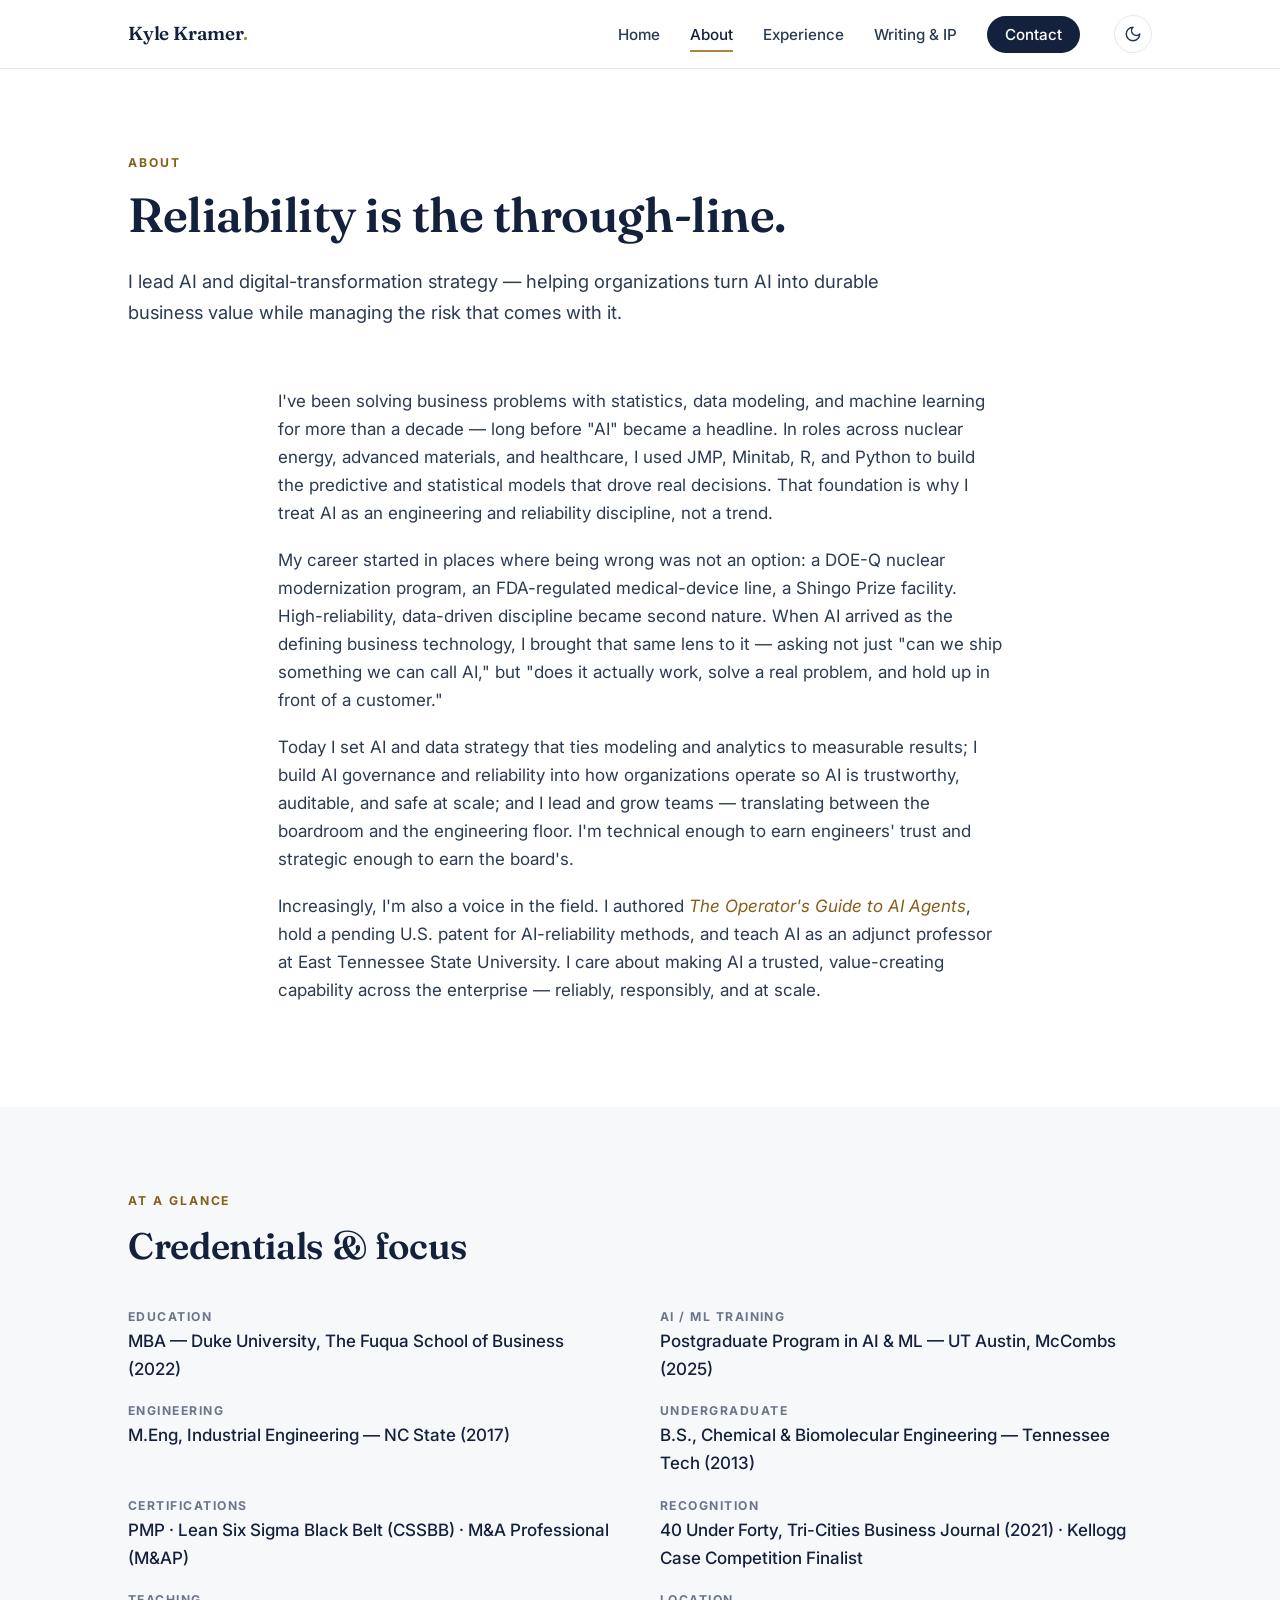
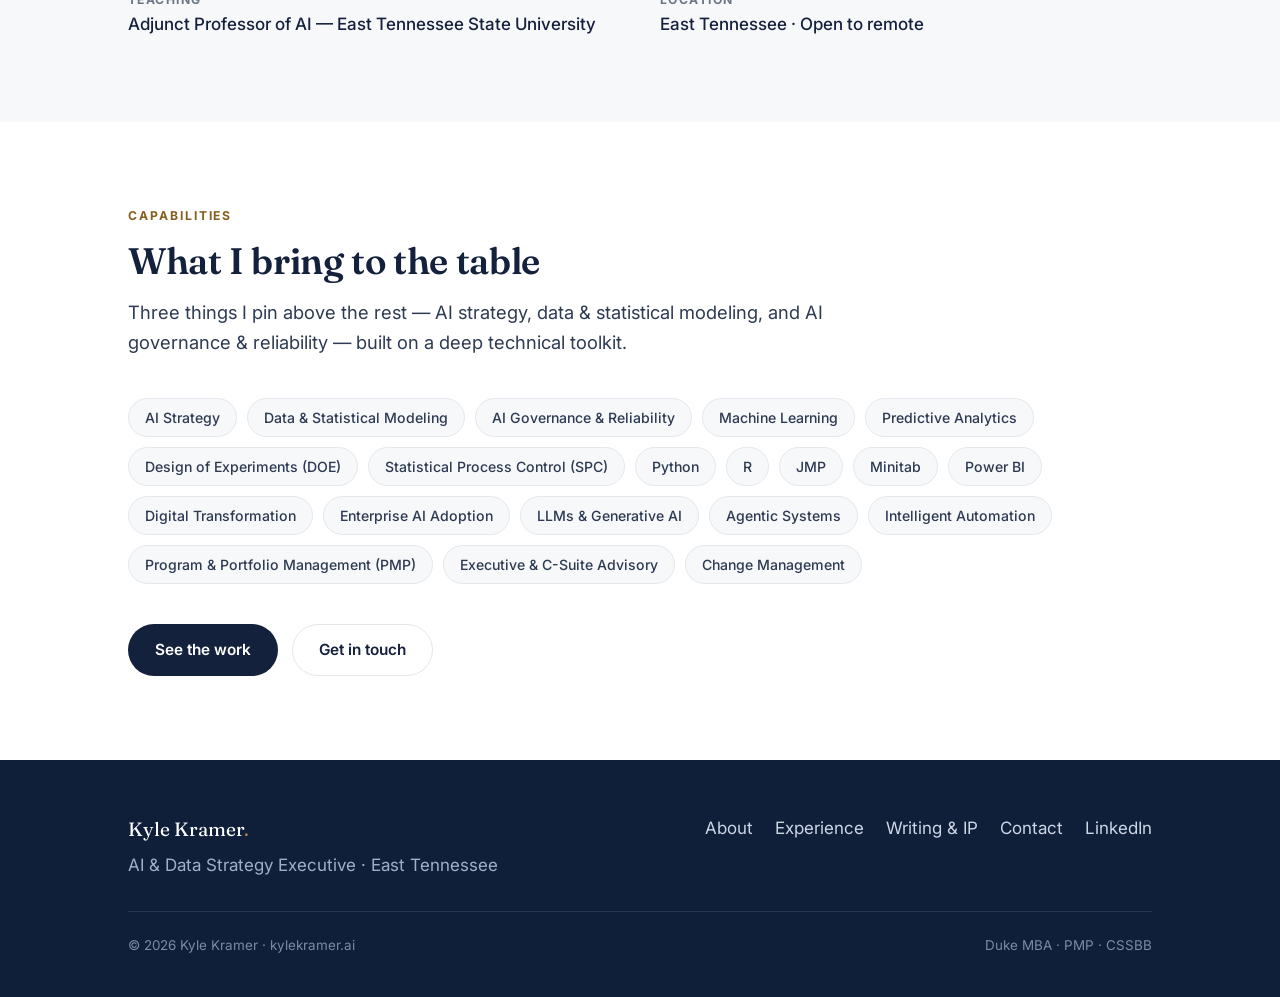
==== about.html @ 32653878 "Update site" ====
<!DOCTYPE html>
<html lang="en">
<head>
  <script>(function(){var d=document.documentElement;d.classList.add('js');try{var t=localStorage.getItem('kk-theme');if(t==='dark'||(!t&&window.matchMedia&&window.matchMedia('(prefers-color-scheme:dark)').matches))d.classList.add('dark');}catch(e){}})();</script>
  <meta charset="UTF-8">
  <meta name="viewport" content="width=device-width, initial-scale=1.0">
  <title>About — Kyle Kramer</title>
  <meta name="description" content="Kyle Kramer's background: a decade applying statistics, data modeling, and machine learning across nuclear energy, advanced materials, and healthcare. Duke MBA, PMP, Lean Six Sigma Black Belt.">
  <link rel="preconnect" href="https://fonts.googleapis.com">
  <link rel="preconnect" href="https://fonts.gstatic.com" crossorigin>
  <link href="https://fonts.googleapis.com/css2?family=Fraunces:opsz,wght@9..144,500;9..144,600;9..144,700&family=Inter:wght@400;500;600;700&display=swap" rel="stylesheet">
  <link rel="stylesheet" href="styles.css">
</head>
<body>

  <nav class="nav">
    <div class="nav-inner">
      <a class="brand" href="index.html">Kyle Kramer<span class="dot">.</span></a>
      <button class="nav-toggle" aria-label="Menu" onclick="document.getElementById('navlinks').classList.toggle('open')">
        <span></span><span></span><span></span>
      </button>
      <ul class="nav-links" id="navlinks">
        <li><a href="index.html">Home</a></li>
        <li><a href="about.html" class="active">About</a></li>
        <li><a href="experience.html">Experience</a></li>
        <li><a href="writing.html">Writing &amp; IP</a></li>
        <li><a href="contact.html" class="nav-cta">Contact</a></li>
        <li><button class="theme-toggle" type="button" aria-label="Switch to dark mode"><svg class="ico-moon" viewBox="0 0 24 24" fill="none" stroke="currentColor" stroke-width="2" stroke-linecap="round" stroke-linejoin="round"><path d="M12 3a6 6 0 0 0 9 9 9 9 0 1 1-9-9z"/></svg><svg class="ico-sun" viewBox="0 0 24 24" fill="none" stroke="currentColor" stroke-width="2" stroke-linecap="round" stroke-linejoin="round"><circle cx="12" cy="12" r="4"/><path d="M12 2v2M12 20v2M4.9 4.9l1.4 1.4M17.7 17.7l1.4 1.4M2 12h2M20 12h2M4.9 19.1l1.4-1.4M17.7 6.3l1.4-1.4"/></svg></button></li>
      </ul>
    </div>
  </nav>

  <!-- INTRO -->
  <header class="section reveal" style="padding-bottom:40px;">
    <div class="wrap">
      <p class="eyebrow">About</p>
      <h1 style="font-size:clamp(2.1rem,4.4vw,3rem);">Reliability is the through-line.</h1>
      <p class="lead">I lead AI and digital-transformation strategy — helping organizations turn AI into durable business value while managing the risk that comes with it.</p>
    </div>
  </header>

  <!-- NARRATIVE -->
  <section class="section reveal" style="padding-top:0;">
    <div class="wrap" style="max-width:780px;">
      <p>I've been solving business problems with statistics, data modeling, and machine learning for more than a decade — long before "AI" became a headline. In roles across nuclear energy, advanced materials, and healthcare, I used JMP, Minitab, R, and Python to build the predictive and statistical models that drove real decisions. That foundation is why I treat AI as an engineering and reliability discipline, not a trend.</p>

      <p>My career started in places where being wrong was not an option: a DOE-Q nuclear modernization program, an FDA-regulated medical-device line, a Shingo Prize facility. High-reliability, data-driven discipline became second nature. When AI arrived as the defining business technology, I brought that same lens to it — asking not just "can we ship something we can call AI," but "does it actually work, solve a real problem, and hold up in front of a customer."</p>

      <p>Today I set AI and data strategy that ties modeling and analytics to measurable results; I build AI governance and reliability into how organizations operate so AI is trustworthy, auditable, and safe at scale; and I lead and grow teams — translating between the boardroom and the engineering floor. I'm technical enough to earn engineers' trust and strategic enough to earn the board's.</p>

      <p>Increasingly, I'm also a voice in the field. I authored <a href="writing.html"><em>The Operator's Guide to AI Agents</em></a>, hold a pending U.S. patent for AI-reliability methods, and teach AI as an adjunct professor at East Tennessee State University. I care about making AI a trusted, value-creating capability across the enterprise — reliably, responsibly, and at scale.</p>
    </div>
  </section>

  <!-- FACTS -->
  <section class="section tint reveal">
    <div class="wrap">
      <p class="eyebrow">At a glance</p>
      <h2>Credentials &amp; focus</h2>
      <div class="facts mt-40">
        <div class="fact"><div class="k">Education</div><div class="v">MBA — Duke University, The Fuqua School of Business (2022)</div></div>
        <div class="fact"><div class="k">AI / ML Training</div><div class="v">Postgraduate Program in AI &amp; ML — UT Austin, McCombs (2025)</div></div>
        <div class="fact"><div class="k">Engineering</div><div class="v">M.Eng, Industrial Engineering — NC State (2017)</div></div>
        <div class="fact"><div class="k">Undergraduate</div><div class="v">B.S., Chemical &amp; Biomolecular Engineering — Tennessee Tech (2013)</div></div>
        <div class="fact"><div class="k">Certifications</div><div class="v">PMP · Lean Six Sigma Black Belt (CSSBB) · M&amp;A Professional (M&amp;AP)</div></div>
        <div class="fact"><div class="k">Recognition</div><div class="v">40 Under Forty, Tri-Cities Business Journal (2021) · Kellogg Case Competition Finalist</div></div>
        <div class="fact"><div class="k">Teaching</div><div class="v">Adjunct Professor of AI — East Tennessee State University</div></div>
        <div class="fact"><div class="k">Location</div><div class="v">East Tennessee · Open to remote</div></div>
      </div>
    </div>
  </section>

  <!-- SKILLS -->
  <section class="section reveal">
    <div class="wrap">
      <p class="eyebrow">Capabilities</p>
      <h2>What I bring to the table</h2>
      <p class="lead">Three things I pin above the rest — AI strategy, data &amp; statistical modeling, and AI governance &amp; reliability — built on a deep technical toolkit.</p>
      <div class="pills mt-40">
        <span class="pill">AI Strategy</span>
        <span class="pill">Data &amp; Statistical Modeling</span>
        <span class="pill">AI Governance &amp; Reliability</span>
        <span class="pill">Machine Learning</span>
        <span class="pill">Predictive Analytics</span>
        <span class="pill">Design of Experiments (DOE)</span>
        <span class="pill">Statistical Process Control (SPC)</span>
        <span class="pill">Python</span>
        <span class="pill">R</span>
        <span class="pill">JMP</span>
        <span class="pill">Minitab</span>
        <span class="pill">Power BI</span>
        <span class="pill">Digital Transformation</span>
        <span class="pill">Enterprise AI Adoption</span>
        <span class="pill">LLMs &amp; Generative AI</span>
        <span class="pill">Agentic Systems</span>
        <span class="pill">Intelligent Automation</span>
        <span class="pill">Program &amp; Portfolio Management (PMP)</span>
        <span class="pill">Executive &amp; C-Suite Advisory</span>
        <span class="pill">Change Management</span>
      </div>
      <div class="hero-actions" style="margin-top:40px;">
        <a class="btn btn-primary" href="experience.html">See the work</a>
        <a class="btn btn-ghost" href="contact.html">Get in touch</a>
      </div>
    </div>
  </section>

  <footer class="footer">
    <div class="wrap">
      <div class="footer-inner">
        <div>
          <div class="brand-f">Kyle Kramer<span class="dot">.</span></div>
          <div>AI &amp; Data Strategy Executive · East Tennessee</div>
        </div>
        <div class="footer-links">
          <a href="about.html">About</a>
          <a href="experience.html">Experience</a>
          <a href="writing.html">Writing &amp; IP</a>
          <a href="contact.html">Contact</a>
          <a href="https://linkedin.com/in/kfkramer">LinkedIn</a>
        </div>
      </div>
      <div class="footer-bottom">
        <span>© <span id="yr"></span> Kyle Kramer · kylekramer.ai</span>
        <span>Duke MBA · PMP · CSSBB</span>
      </div>
    </div>
  </footer>
  <script src="effects.js"></script>
</body>
</html>
---- styles.css ----
/* ============================================================
   kylekramer.ai  —  shared stylesheet
   Clean, executive theme: navy + warm gold accent
   ============================================================ */

:root {
  --ink:        #14213d;
  --ink-soft:   #2c3a52;
  --muted:      #6b7689;
  --line:       #e4e7ec;
  --bg:         #ffffff;
  --bg-tint:    #f7f8fa;
  --bg-navy:    #0f1f3a;
  --accent:     #b08440;   /* warm gold — UI / large text */
  --accent-dk:  #855f1c;   /* darker gold — body links / small text (AA on white) */
  --radius:     14px;
  --maxw:       1080px;
  --shadow:     0 1px 2px rgba(20,33,61,.06), 0 8px 28px rgba(20,33,61,.07);
  --serif: "Fraunces", Georgia, "Times New Roman", serif;
  --sans:  "Inter", -apple-system, BlinkMacSystemFont, "Segoe UI", Roboto, Helvetica, Arial, sans-serif;
}

* { box-sizing: border-box; }
html { scroll-behavior: smooth; }

body {
  margin: 0;
  font-family: var(--sans);
  color: var(--ink-soft);
  background: var(--bg);
  line-height: 1.65;
  font-size: 17px;
  -webkit-font-smoothing: antialiased;
}

h1, h2, h3, h4 {
  font-family: var(--serif);
  color: var(--ink);
  font-weight: 600;
  line-height: 1.15;
  letter-spacing: -0.01em;
  margin: 0 0 .5em;
}
p { margin: 0 0 1.1em; }

a { color: var(--accent-dk); text-decoration: none; transition: color .2s ease; }
a:hover { color: var(--accent); text-decoration: underline; }

a:focus-visible,
button:focus-visible,
input:focus-visible,
textarea:focus-visible,
.btn:focus-visible {
  outline: 3px solid var(--accent);
  outline-offset: 2px;
  border-radius: 4px;
}
button, .btn, .nav-toggle, [onclick] { cursor: pointer; }

.wrap { max-width: var(--maxw); margin: 0 auto; padding: 0 28px; }

/* ---------- Navigation ---------- */
.nav {
  position: sticky; top: 0; z-index: 50;
  background: rgba(255,255,255,.88);
  backdrop-filter: saturate(180%) blur(12px);
  border-bottom: 1px solid var(--line);
}
.nav-inner {
  max-width: var(--maxw); margin: 0 auto; padding: 0 28px;
  display: flex; align-items: center; justify-content: space-between; height: 68px;
}
.brand { font-family: var(--serif); font-weight: 600; font-size: 1.18rem; color: var(--ink); letter-spacing: -0.01em; }
.brand:hover { text-decoration: none; color: var(--ink); }
.brand .dot { color: var(--accent); }
.nav-links { display: flex; gap: 30px; align-items: center; list-style: none; margin: 0; padding: 0; }
.nav-links a { color: var(--ink-soft); font-size: .95rem; font-weight: 500; padding: 6px 0; position: relative; }
.nav-links a:hover { color: var(--ink); text-decoration: none; }
.nav-links a.active { color: var(--ink); }
.nav-links a.active::after {
  content: ""; position: absolute; left: 0; right: 0; bottom: -2px; height: 2px; background: var(--accent);
}
.nav-cta { background: var(--ink); color: #fff !important; padding: 9px 18px !important; border-radius: 999px; font-size: .9rem; }
.nav-cta:hover { background: var(--accent-dk); text-decoration: none; }
.nav-toggle { display: none; background: none; border: 0; cursor: pointer; padding: 8px; }
.nav-toggle span { display: block; width: 22px; height: 2px; background: var(--ink); margin: 4px 0; transition: .2s; }

/* ---------- Buttons ---------- */
.btn {
  display: inline-block; padding: 12px 26px; border-radius: 999px;
  font-weight: 600; font-size: .96rem; cursor: pointer; border: 1px solid transparent;
  transition: transform .12s ease, background .2s ease;
}
.btn:hover { text-decoration: none; transform: translateY(-1px); }
.btn-primary { background: var(--ink); color: #fff; }
.btn-primary:hover { background: var(--accent-dk); color: #fff; }
.btn-ghost { background: transparent; color: var(--ink); border-color: var(--line); }
.btn-ghost:hover { border-color: var(--ink); color: var(--ink); }
.btn-light { background: #fff; color: var(--ink); }
.btn-light:hover { background: #f0f0f0; color: var(--ink); }
.btn-outline-light { background: transparent; color: #fff; border-color: rgba(255,255,255,.4); }
.btn-outline-light:hover { border-color: #fff; color: #fff; }

/* ---------- Section scaffolding ---------- */
.section { padding: 84px 0; }
.section.tint { background: var(--bg-tint); }
.eyebrow {
  text-transform: uppercase; letter-spacing: .16em; font-size: .76rem;
  font-weight: 700; color: var(--accent-dk); margin-bottom: 14px; font-family: var(--sans);
}
.section h2 { font-size: clamp(1.7rem, 3vw, 2.3rem); margin-bottom: .4em; }
.lead { font-size: 1.15rem; color: var(--ink-soft); max-width: 64ch; }

/* ---------- Hero ---------- */
.hero { padding: 92px 0 76px; position: relative; overflow: hidden; }
.hero-grid { display: grid; grid-template-columns: 1.25fr .9fr; gap: 56px; align-items: center; }
.hero-photo { position: relative; justify-self: center; }
.hero-photo img {
  width: 100%; max-width: 360px; aspect-ratio: 1/1; object-fit: cover;
  border-radius: 18px; display: block;
  box-shadow: 0 24px 60px rgba(20,33,61,.22); border: 1px solid var(--line);
}
.hero-photo::after {
  content: ""; position: absolute; inset: -14px -14px auto auto; width: 120px; height: 120px;
  border-top: 3px solid var(--accent); border-right: 3px solid var(--accent);
  border-radius: 0 18px 0 0; z-index: -1; opacity: .55;
}
.hero h1 { font-size: clamp(2.3rem, 5.2vw, 3.7rem); margin-bottom: .25em; }
.hero .role { font-family: var(--sans); font-weight: 600; color: var(--accent-dk);
  font-size: 1.05rem; letter-spacing: .02em; margin-bottom: 22px; }
.hero p.lead { font-size: 1.22rem; margin-bottom: 30px; }
.hero-actions { display: flex; gap: 14px; flex-wrap: wrap; }
.meta-row { display: flex; flex-wrap: wrap; gap: 10px 26px; margin-top: 34px; color: var(--muted); font-size: .92rem; font-weight: 500; }
.meta-row span { display: inline-flex; align-items: center; gap: 8px; }
.meta-row .dot { width: 5px; height: 5px; border-radius: 50%; background: var(--accent); display: inline-block; }

/* ---------- Stat strip ---------- */
.stats { display: grid; grid-template-columns: repeat(4, 1fr); gap: 28px; }
.stat .num { font-family: var(--serif); font-size: 2.4rem; color: var(--ink); font-weight: 600; line-height: 1; }
.stat .num .accent { color: var(--accent); }
.stat .label { font-size: .92rem; color: var(--muted); margin-top: 8px; }

/* ---------- Cards ---------- */
.grid { display: grid; gap: 24px; }
.grid-2 { grid-template-columns: repeat(2, 1fr); }
.grid-3 { grid-template-columns: repeat(3, 1fr); }
.card { background: var(--bg); border: 1px solid var(--line); border-radius: var(--radius); padding: 30px; box-shadow: var(--shadow); }
.card h3 { font-size: 1.2rem; margin-bottom: .35em; }
.card p { color: var(--ink-soft); font-size: .98rem; margin-bottom: 0; }
.card .tag { font-size: .74rem; text-transform: uppercase; letter-spacing: .12em; font-weight: 700; color: var(--accent-dk); }

/* ---------- Feature (dark) block ---------- */
.feature-dark { background: var(--bg-navy); color: #cdd6e4; }
.feature-dark h2, .feature-dark h3 { color: #fff; }
.feature-dark .eyebrow { color: #d9b277; }
.feature-grid { display: grid; grid-template-columns: 1.1fr .9fr; gap: 54px; align-items: center; }

/* ---------- Real book photo + 3D tilt ---------- */
.book-photo-wrap { perspective: 1200px; justify-self: center; position: relative; }
.book-photo {
  width: 100%; max-width: 340px; border-radius: 12px; display: block;
  box-shadow: 0 30px 70px rgba(0,0,0,.45);
  transform: rotateX(0deg) rotateY(0deg);
  transition: transform .25s ease, box-shadow .25s ease; will-change: transform;
}
.book-photo-wrap:hover .book-photo { box-shadow: 0 40px 90px rgba(0,0,0,.55); }
.tilt-shine {
  position: absolute; inset: 0; border-radius: 12px; pointer-events: none;
  background: radial-gradient(circle at var(--mx,50%) var(--my,50%), rgba(255,255,255,.35), transparent 45%);
  opacity: 0; transition: opacity .25s ease;
}
.book-photo-wrap:hover .tilt-shine { opacity: 1; }

/* ---------- Timeline (experience) ---------- */
.timeline { border-left: 2px solid var(--line); margin-left: 6px; padding-left: 0; }
.tl-item { position: relative; padding: 0 0 40px 34px; }
.tl-item::before {
  content: ""; position: absolute; left: -7px; top: 6px; width: 12px; height: 12px;
  border-radius: 50%; background: var(--accent); border: 3px solid #fff; box-shadow: 0 0 0 1px var(--line);
}
.tl-item:last-child { padding-bottom: 0; }
.tl-head { display: flex; flex-wrap: wrap; justify-content: space-between; gap: 4px 18px; align-items: baseline; }
.tl-role { font-family: var(--serif); font-size: 1.22rem; color: var(--ink); font-weight: 600; }
.tl-org { color: var(--accent-dk); font-weight: 600; font-size: .98rem; }
.tl-date { color: var(--muted); font-size: .85rem; font-weight: 600; white-space: nowrap; }
.tl-item ul { margin: 12px 0 0; padding-left: 18px; }
.tl-item li { margin-bottom: 7px; color: var(--ink-soft); font-size: .97rem; }

/* ---------- Facts ---------- */
.facts { display: grid; grid-template-columns: repeat(2,1fr); gap: 18px 40px; }
.fact .k { font-size: .76rem; text-transform: uppercase; letter-spacing: .12em; color: var(--muted); font-weight: 700; }
.fact .v { color: var(--ink); font-weight: 500; }

/* ---------- Pills ---------- */
.pills { display: flex; flex-wrap: wrap; gap: 10px; }
.pill { background: var(--bg-tint); border: 1px solid var(--line); border-radius: 999px; padding: 7px 16px; font-size: .88rem; color: var(--ink-soft); font-weight: 500; }

/* ---------- Contact form ---------- */
.form { display: grid; gap: 16px; }
.form label { font-size: .85rem; font-weight: 600; color: var(--ink); display: block; margin-bottom: 6px; }
.form input, .form textarea {
  width: 100%; padding: 12px 14px; border: 1px solid var(--line); border-radius: 10px;
  font-family: var(--sans); font-size: 1rem; color: var(--ink); background: #fff;
}
.form input:focus, .form textarea:focus { outline: none; border-color: var(--accent); box-shadow: 0 0 0 3px rgba(176,132,64,.15); }
.contact-links { display: grid; gap: 18px; }
.contact-link { display: flex; gap: 14px; align-items: flex-start; }
.contact-link .ic { width: 38px; height: 38px; flex: none; border-radius: 10px; background: var(--bg-tint); display: grid; place-items: center; color: var(--accent-dk); font-weight: 700; border: 1px solid var(--line); }
.contact-link .ic svg { width: 18px; height: 18px; }
.contact-link .k { font-size: .78rem; text-transform: uppercase; letter-spacing: .1em; color: var(--muted); font-weight: 700; }
.contact-link .v { color: var(--ink); font-weight: 500; }

/* ---------- Footer ---------- */
.footer { background: var(--bg-navy); color: #9fb0c8; padding: 54px 0 40px; }
.footer a { color: #cdd6e4; }
.footer a:hover { color: #fff; }
.footer-inner { display: flex; flex-wrap: wrap; justify-content: space-between; gap: 24px; }
.footer .brand-f { font-family: var(--serif); color: #fff; font-size: 1.2rem; margin-bottom: 6px; }
.footer .dot { color: var(--accent); }
.footer-links { display: flex; gap: 22px; flex-wrap: wrap; }
.footer-bottom { border-top: 1px solid rgba(255,255,255,.1); margin-top: 32px; padding-top: 22px; font-size: .84rem; color: #7d8aa3; display: flex; justify-content: space-between; flex-wrap: wrap; gap: 10px; }

/* ---------- Utility ---------- */
.center { text-align: center; }
.center .lead { margin-left: auto; margin-right: auto; }
.mt-40 { margin-top: 40px; }
.divider { height: 1px; background: var(--line); border: 0; margin: 0; }

/* ---------- Scroll reveal (only hidden when JS active) ---------- */
.js .reveal { opacity: 0; transform: translateY(22px); transition: opacity .7s ease, transform .7s ease; }
.js .reveal.in { opacity: 1; transform: none; }

/* ---------- Responsive ---------- */
@media (max-width: 860px) {
  .grid-2, .grid-3 { grid-template-columns: 1fr; }
  .feature-grid { grid-template-columns: 1fr; gap: 36px; }
  .hero-grid { grid-template-columns: 1fr; gap: 36px; }
  .hero-photo { order: -1; }
  .hero-photo img { max-width: 240px; }
  .stats { grid-template-columns: repeat(2,1fr); gap: 24px; }
  .facts { grid-template-columns: 1fr; }
  .nav-links {
    position: absolute; top: 68px; left: 0; right: 0; flex-direction: column;
    background: #fff; border-bottom: 1px solid var(--line); padding: 18px 28px; gap: 16px; display: none;
  }
  .nav-links.open { display: flex; }
  .nav-toggle { display: block; }
  .section { padding: 60px 0; }
  .hero { padding: 64px 0 52px; }
}

@media (prefers-reduced-motion: reduce) {
  * { animation-duration: .001ms !important; transition-duration: .001ms !important; scroll-behavior: auto !important; }
  .btn:hover { transform: none; }
  .js .reveal { opacity: 1 !important; transform: none !important; }
  .book-photo { transform: none !important; }
}

/* ============================================================
   Interactive add-ons: dark mode · neural hero · gorilla · toggle
   ============================================================ */

/* ---- Neural hero canvas ---- */
#hero-canvas { position: absolute; inset: 0; width: 100%; height: 100%; z-index: 0; pointer-events: none; }
.hero .wrap { position: relative; z-index: 1; }

/* ---- Theme toggle button ---- */
.theme-toggle {
  width: 38px; height: 38px; border-radius: 999px; border: 1px solid var(--line);
  background: transparent; display: inline-grid; place-items: center; color: var(--ink-soft);
  margin-left: 4px; transition: background .2s ease, color .2s ease, border-color .2s ease;
}
.theme-toggle:hover { color: var(--ink); border-color: var(--ink); }
.theme-toggle svg { width: 18px; height: 18px; }
.theme-toggle .ico-moon { display: block; }
.theme-toggle .ico-sun { display: none; }
.dark .theme-toggle .ico-moon { display: none; }
.dark .theme-toggle .ico-sun { display: block; }

/* ---- Gorilla easter egg ---- */
#kk-gorilla {
  position: fixed; left: -180px; bottom: 26px; z-index: 1000; display: flex; align-items: center; gap: 12px;
  transition: transform 1s cubic-bezier(.22,1,.36,1), opacity .6s ease; opacity: 0;
}
#kk-gorilla.go { transform: translateX(220px); opacity: 1; }
#kk-gorilla.bye { transform: translateX(120vw); opacity: 1; transition: transform 1.1s ease-in, opacity .6s ease; }
.kk-gorilla-emoji { font-size: 56px; line-height: 1; filter: drop-shadow(0 6px 14px rgba(0,0,0,.3)); }
.kk-gorilla-note {
  background: var(--ink); color: #fff; padding: 10px 16px; border-radius: 12px; font-size: .9rem;
  max-width: 240px; box-shadow: 0 12px 30px rgba(0,0,0,.3);
}
.kk-gorilla-note a { color: #d9b277; font-weight: 600; white-space: nowrap; }

/* ---- DARK MODE ---- */
.dark {
  --ink:      #eef2f8;
  --ink-soft: #c2ccda;
  --muted:    #8995a8;
  --line:     #273141;
  --bg:       #0d1117;
  --bg-tint:  #131b27;
  --bg-navy:  #0a111d;
  --accent:   #c99a52;
  --accent-dk:#dcb778;
  --shadow:   0 1px 2px rgba(0,0,0,.4), 0 10px 30px rgba(0,0,0,.5);
}
.dark body { background: var(--bg); }
.dark .nav { background: rgba(13,17,23,.85); border-bottom-color: var(--line); }
.dark .nav-cta { background: var(--accent); color: #10182a !important; }
.dark .nav-cta:hover { background: var(--accent-dk); }
.dark .btn-primary { background: var(--accent); color: #10182a; }
.dark .btn-primary:hover { background: var(--accent-dk); color: #10182a; }
.dark .btn-ghost { color: var(--ink); border-color: var(--line); }
.dark .btn-ghost:hover { border-color: var(--ink); color: var(--ink); }
.dark .card { background: var(--bg-tint); }
.dark .pill { background: var(--bg-tint); }
.dark .contact-link .ic { background: var(--bg-tint); }
.dark .form input, .dark .form textarea { background: #0d1117; color: var(--ink); border-color: var(--line); }
.dark .tl-item::before { border-color: var(--bg); }
.dark .hero-photo img { border-color: var(--line); }
.dark .nav-toggle span { background: var(--ink); }
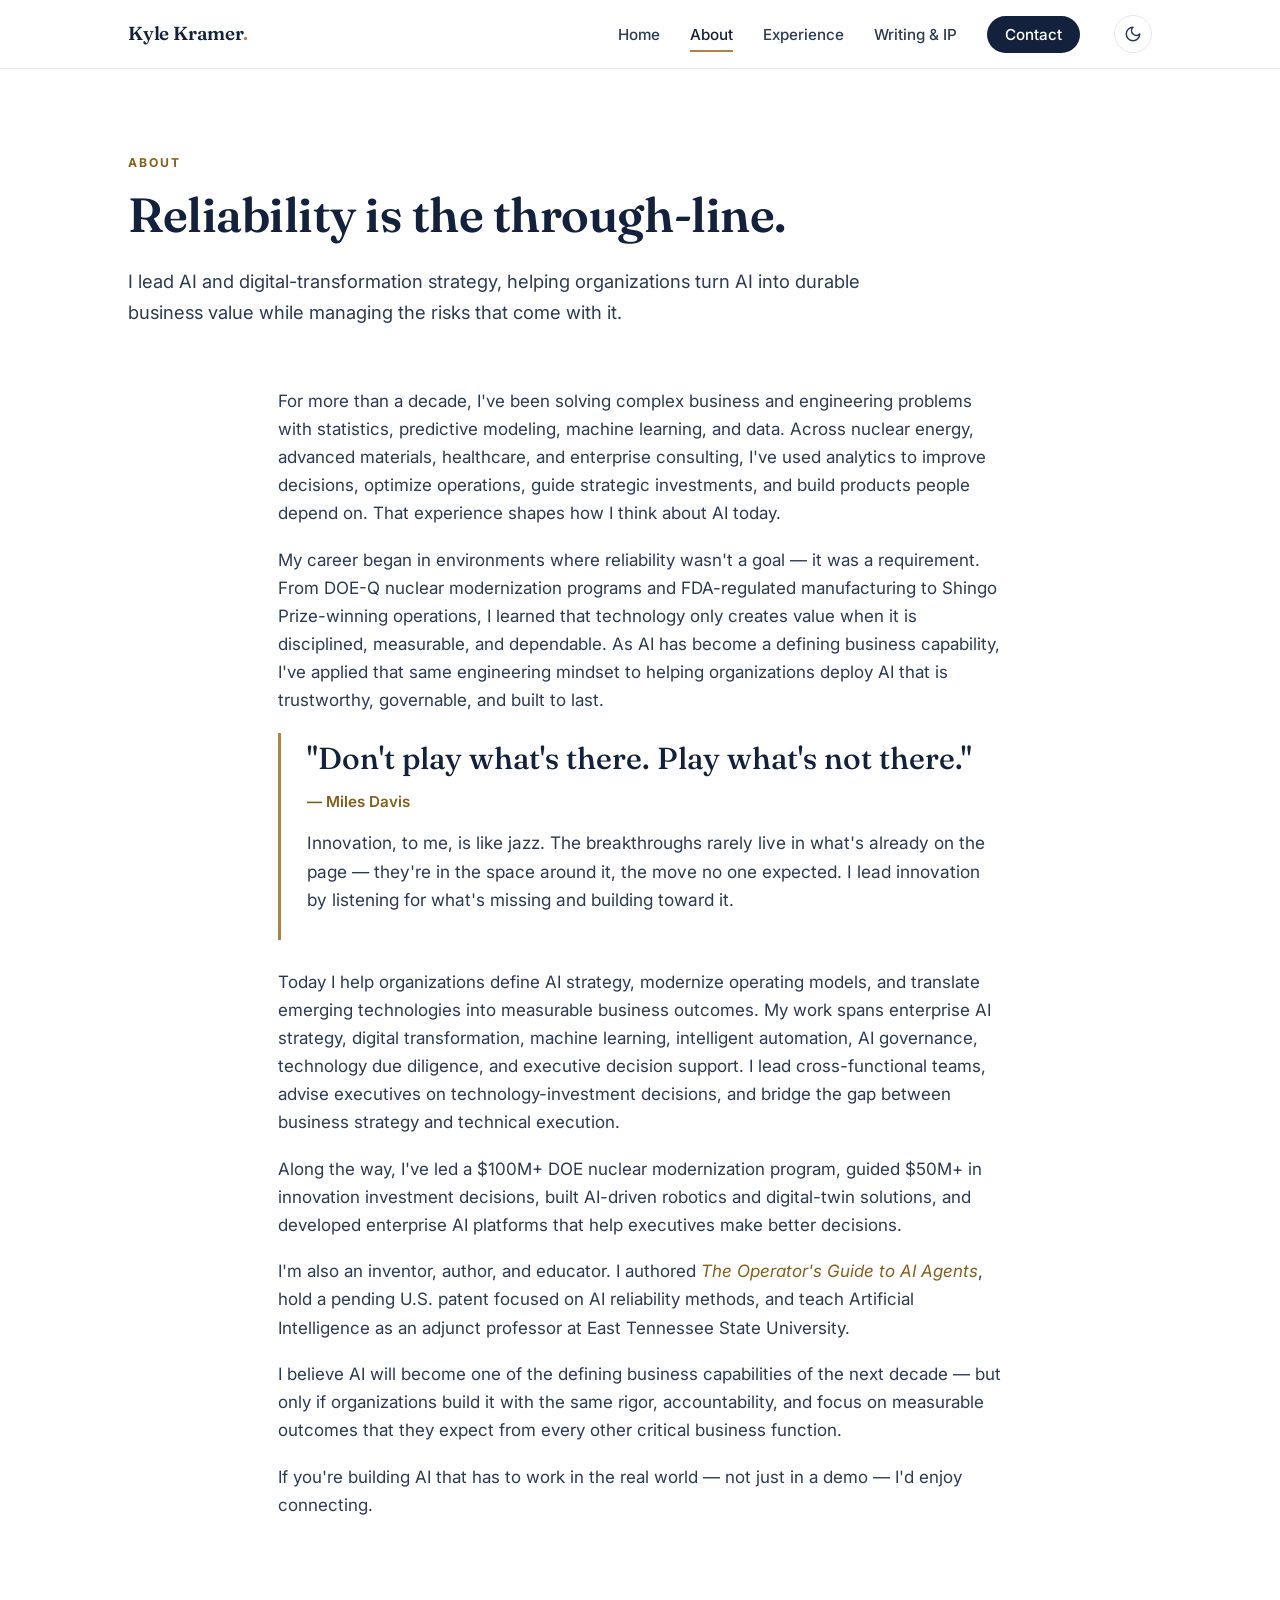
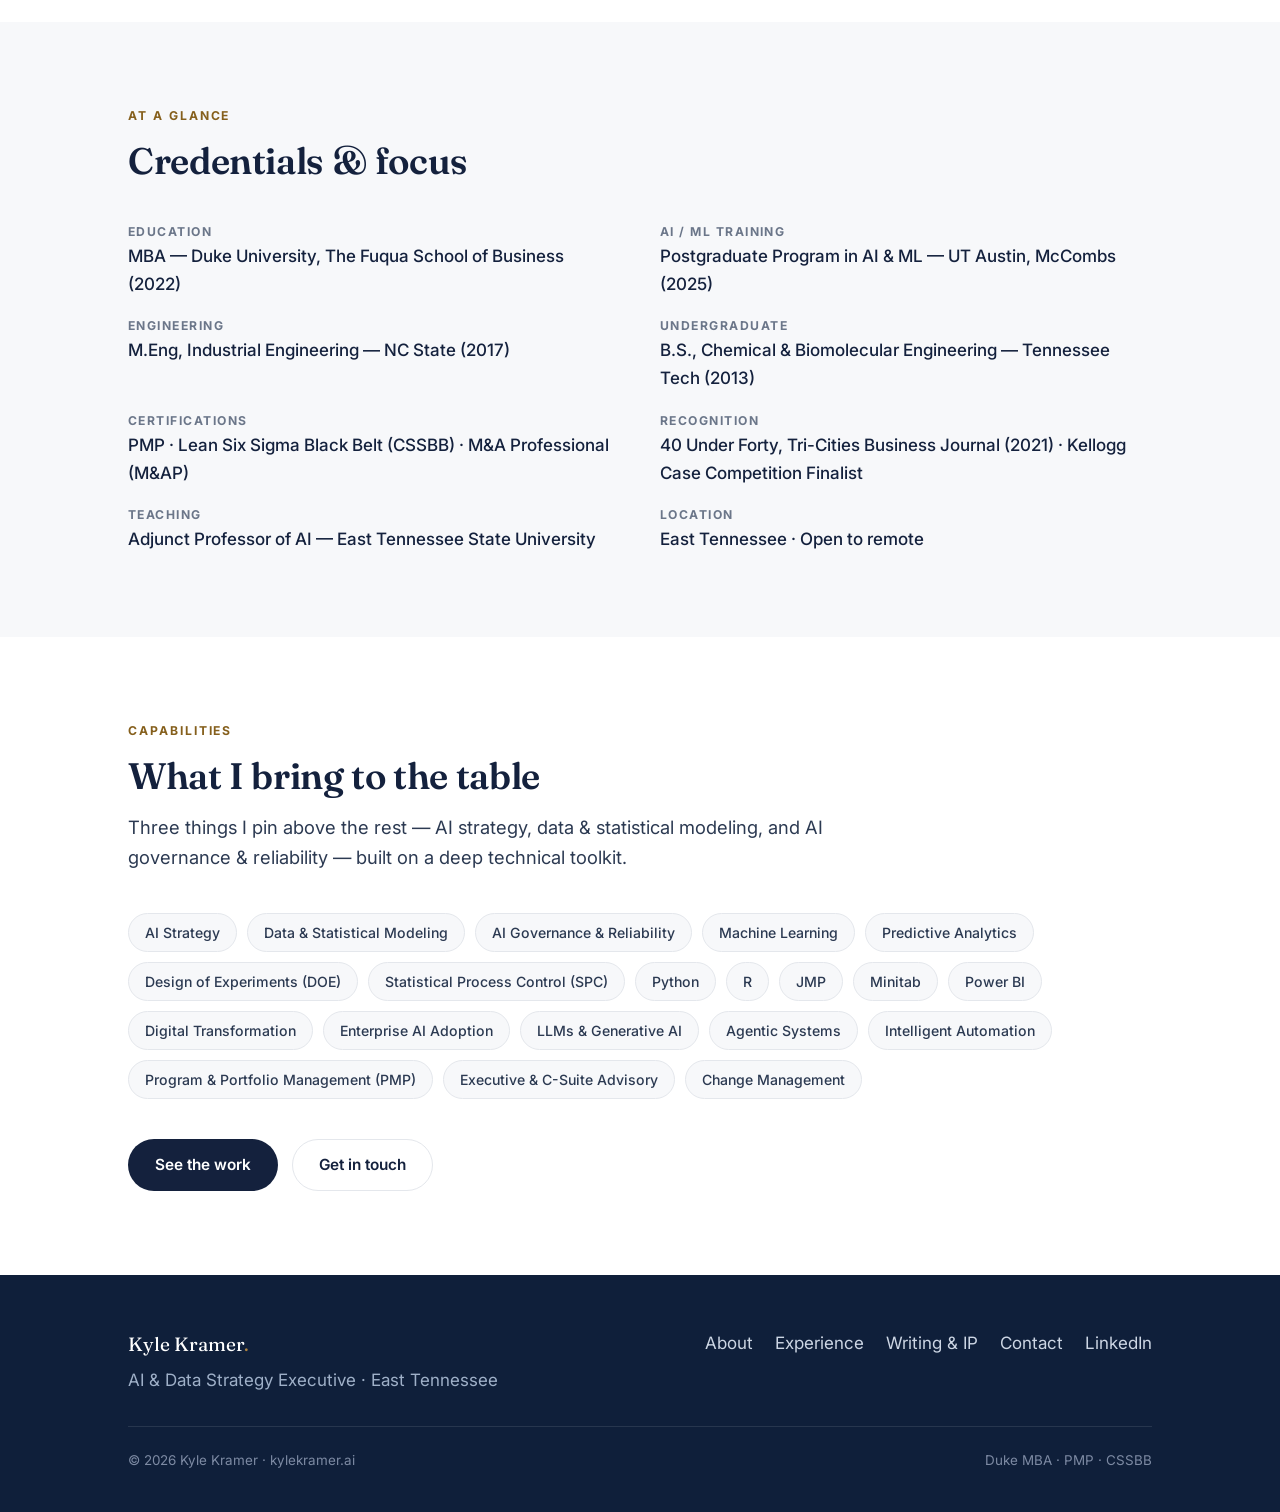
==== commit a136d442: "Update site" ====
--- a/about.html
+++ b/about.html
@@ -35,20 +35,32 @@
     <div class="wrap">
       <p class="eyebrow">About</p>
       <h1 style="font-size:clamp(2.1rem,4.4vw,3rem);">Reliability is the through-line.</h1>
-      <p class="lead">I lead AI and digital-transformation strategy — helping organizations turn AI into durable business value while managing the risk that comes with it.</p>
+      <p class="lead">I lead AI and digital-transformation strategy, helping organizations turn AI into durable business value while managing the risks that come with it.</p>
     </div>
   </header>
 
   <!-- NARRATIVE -->
   <section class="section reveal" style="padding-top:0;">
     <div class="wrap" style="max-width:780px;">
-      <p>I've been solving business problems with statistics, data modeling, and machine learning for more than a decade — long before "AI" became a headline. In roles across nuclear energy, advanced materials, and healthcare, I used JMP, Minitab, R, and Python to build the predictive and statistical models that drove real decisions. That foundation is why I treat AI as an engineering and reliability discipline, not a trend.</p>
+      <p>For more than a decade, I've been solving complex business and engineering problems with statistics, predictive modeling, machine learning, and data. Across nuclear energy, advanced materials, healthcare, and enterprise consulting, I've used analytics to improve decisions, optimize operations, guide strategic investments, and build products people depend on. That experience shapes how I think about AI today.</p>
 
-      <p>My career started in places where being wrong was not an option: a DOE-Q nuclear modernization program, an FDA-regulated medical-device line, a Shingo Prize facility. High-reliability, data-driven discipline became second nature. When AI arrived as the defining business technology, I brought that same lens to it — asking not just "can we ship something we can call AI," but "does it actually work, solve a real problem, and hold up in front of a customer."</p>
+      <p>My career began in environments where reliability wasn't a goal — it was a requirement. From DOE-Q nuclear modernization programs and FDA-regulated manufacturing to Shingo Prize-winning operations, I learned that technology only creates value when it is disciplined, measurable, and dependable. As AI has become a defining business capability, I've applied that same engineering mindset to helping organizations deploy AI that is trustworthy, governable, and built to last.</p>
 
-      <p>Today I set AI and data strategy that ties modeling and analytics to measurable results; I build AI governance and reliability into how organizations operate so AI is trustworthy, auditable, and safe at scale; and I lead and grow teams — translating between the boardroom and the engineering floor. I'm technical enough to earn engineers' trust and strategic enough to earn the board's.</p>
+      <div class="pullquote">
+        <blockquote>"Don't play what's there. Play what's not there."</blockquote>
+        <cite>— Miles Davis</cite>
+        <p class="gloss">Innovation, to me, is like jazz. The breakthroughs rarely live in what's already on the page — they're in the space around it, the move no one expected. I lead innovation by listening for what's missing and building toward it.</p>
+      </div>
 
-      <p>Increasingly, I'm also a voice in the field. I authored <a href="writing.html"><em>The Operator's Guide to AI Agents</em></a>, hold a pending U.S. patent for AI-reliability methods, and teach AI as an adjunct professor at East Tennessee State University. I care about making AI a trusted, value-creating capability across the enterprise — reliably, responsibly, and at scale.</p>
+      <p>Today I help organizations define AI strategy, modernize operating models, and translate emerging technologies into measurable business outcomes. My work spans enterprise AI strategy, digital transformation, machine learning, intelligent automation, AI governance, technology due diligence, and executive decision support. I lead cross-functional teams, advise executives on technology-investment decisions, and bridge the gap between business strategy and technical execution.</p>
+
+      <p>Along the way, I've led a $100M+ DOE nuclear modernization program, guided $50M+ in innovation investment decisions, built AI-driven robotics and digital-twin solutions, and developed enterprise AI platforms that help executives make better decisions.</p>
+
+      <p>I'm also an inventor, author, and educator. I authored <a href="writing.html"><em>The Operator's Guide to AI Agents</em></a>, hold a pending U.S. patent focused on AI reliability methods, and teach Artificial Intelligence as an adjunct professor at East Tennessee State University.</p>
+
+      <p>I believe AI will become one of the defining business capabilities of the next decade — but only if organizations build it with the same rigor, accountability, and focus on measurable outcomes that they expect from every other critical business function.</p>
+
+      <p>If you're building AI that has to work in the real world — not just in a demo — I'd enjoy connecting.</p>
     </div>
   </section>
 
--- a/styles.css
+++ b/styles.css
@@ -96,8 +96,8 @@
 .btn-primary:hover { background: var(--accent-dk); color: #fff; }
 .btn-ghost { background: transparent; color: var(--ink); border-color: var(--line); }
 .btn-ghost:hover { border-color: var(--ink); color: var(--ink); }
-.btn-light { background: #fff; color: var(--ink); }
-.btn-light:hover { background: #f0f0f0; color: var(--ink); }
+.btn-light { background: #fff; color: #14213d; }
+.btn-light:hover { background: #f0f0f0; color: #14213d; }
 .btn-outline-light { background: transparent; color: #fff; border-color: rgba(255,255,255,.4); }
 .btn-outline-light:hover { border-color: #fff; color: #fff; }
 
@@ -229,6 +229,13 @@
 /* ---------- Scroll reveal (only hidden when JS active) ---------- */
 .js .reveal { opacity: 0; transform: translateY(22px); transition: opacity .7s ease, transform .7s ease; }
 .js .reveal.in { opacity: 1; transform: none; }
+
+
+/* ---------- Pull quote (jazz / innovation) ---------- */
+.pullquote { border-left: 3px solid var(--accent); padding: 6px 0 6px 26px; margin: 8px 0 28px; }
+.pullquote blockquote { font-family: var(--serif); font-size: clamp(1.4rem,2.6vw,1.9rem); color: var(--ink); line-height: 1.25; margin: 0 0 10px; font-weight: 500; }
+.pullquote cite { font-style: normal; font-weight: 600; color: var(--accent-dk); font-size: .95rem; }
+.pullquote .gloss { color: var(--ink-soft); margin-top: 14px; font-size: 1.08rem; }
 
 /* ---------- Responsive ---------- */
 @media (max-width: 860px) {
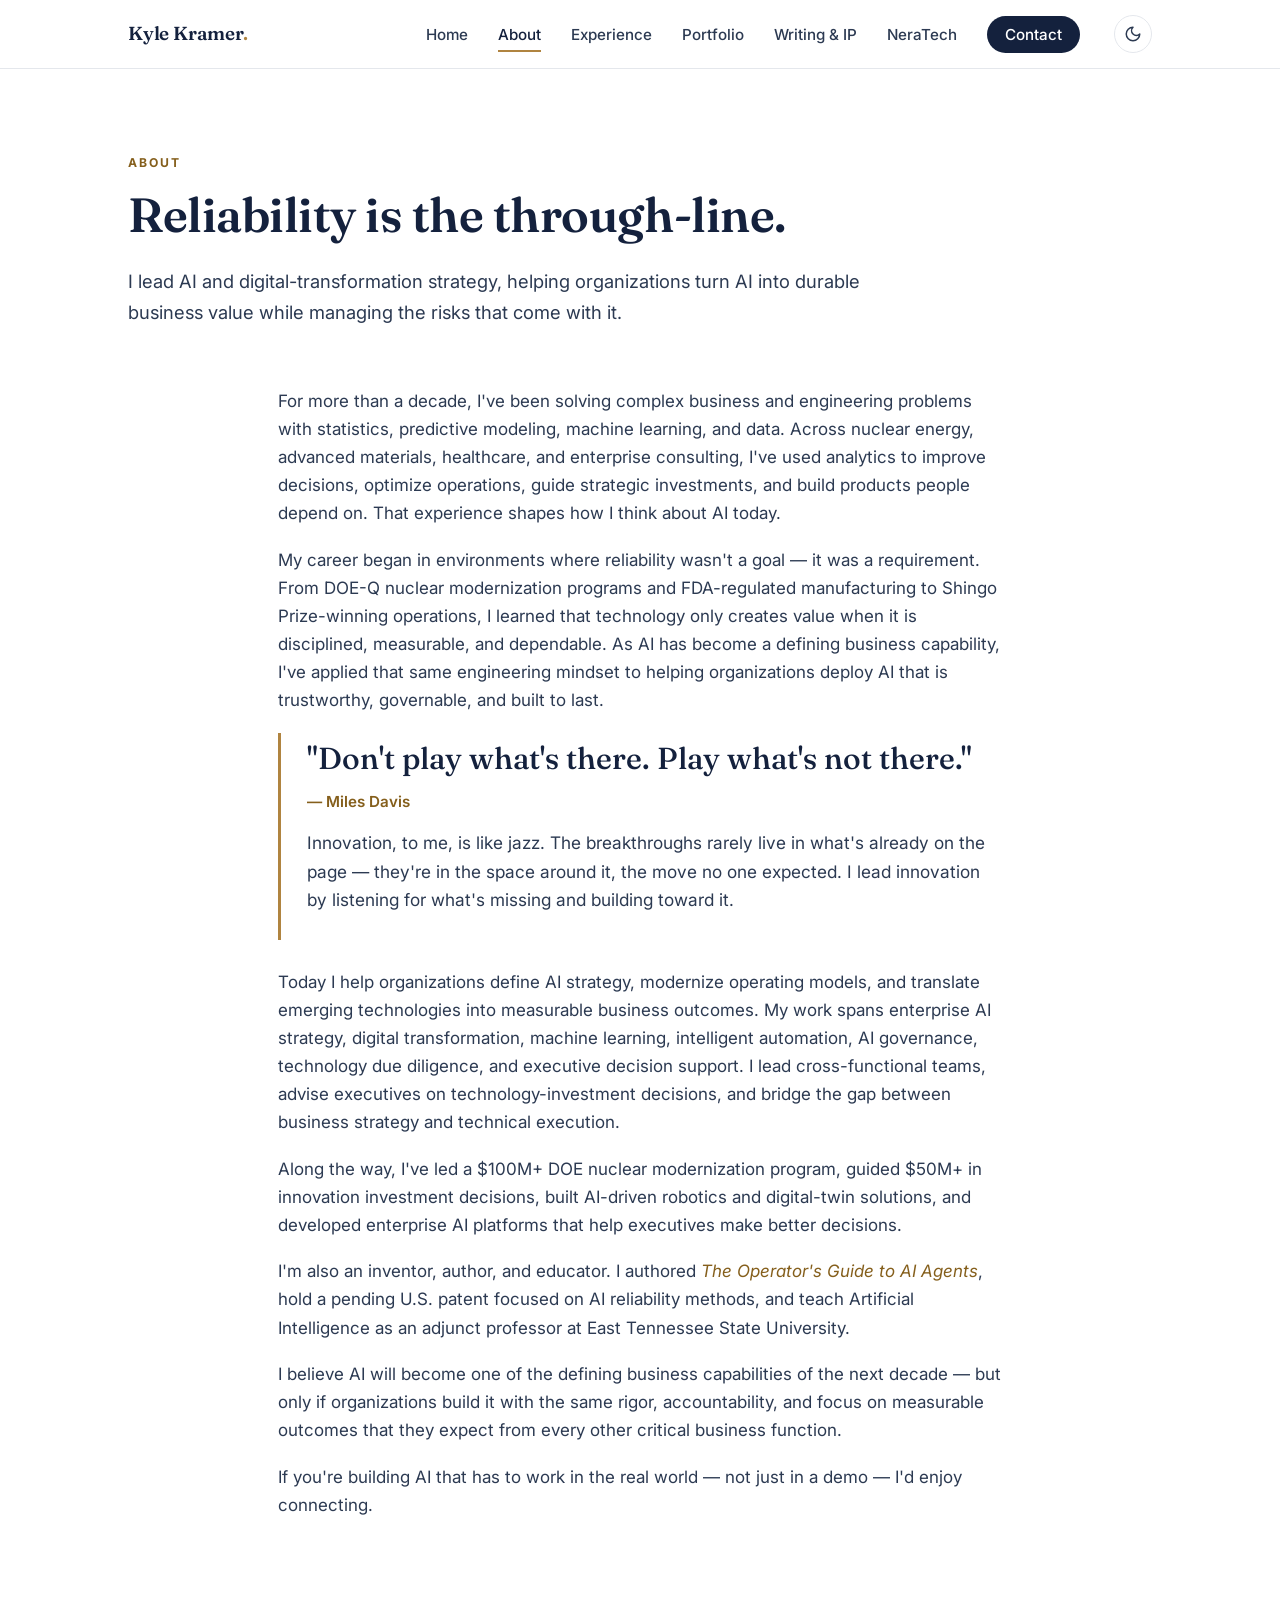
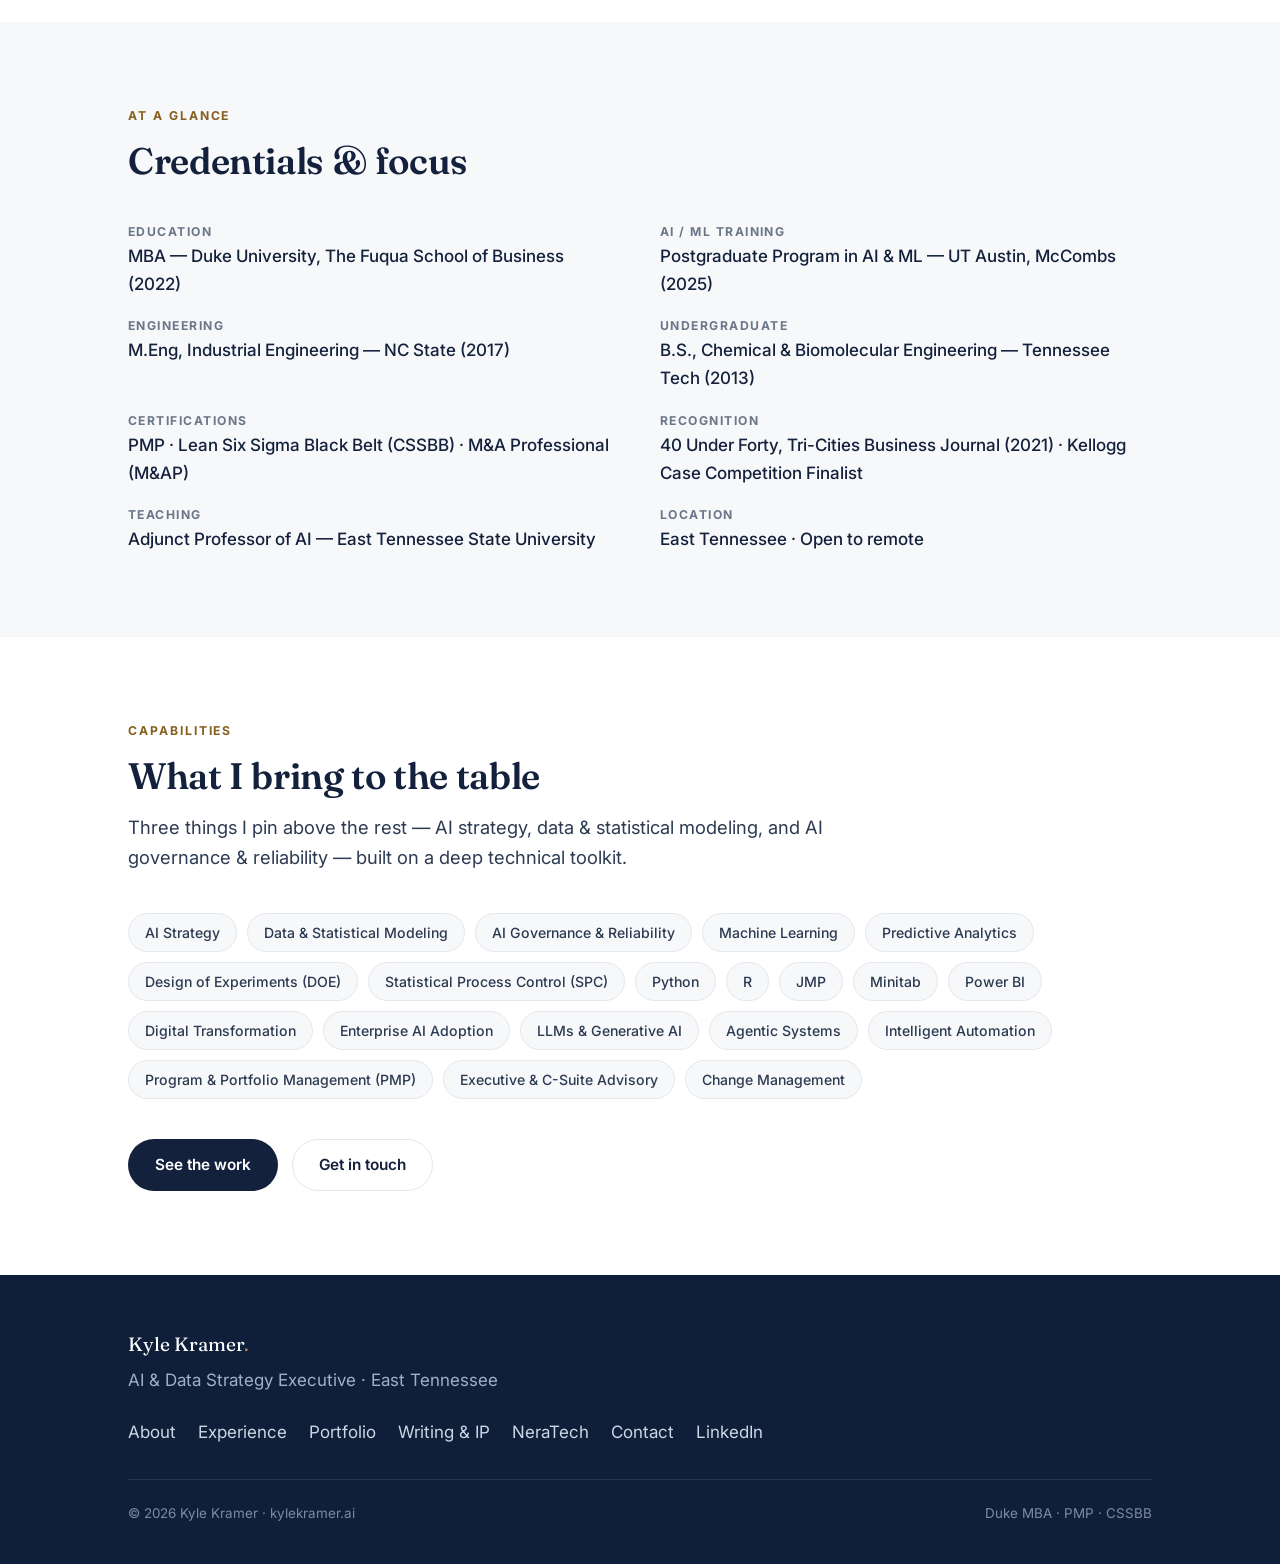
==== commit 02a04dee: "Update site" ====
--- a/about.html
+++ b/about.html
@@ -23,7 +23,9 @@
         <li><a href="index.html">Home</a></li>
         <li><a href="about.html" class="active">About</a></li>
         <li><a href="experience.html">Experience</a></li>
+        <li><a href="portfolio.html">Portfolio</a></li>
         <li><a href="writing.html">Writing &amp; IP</a></li>
+        <li><a href="neratech.html">NeraTech</a></li>
         <li><a href="contact.html" class="nav-cta">Contact</a></li>
         <li><button class="theme-toggle" type="button" aria-label="Switch to dark mode"><svg class="ico-moon" viewBox="0 0 24 24" fill="none" stroke="currentColor" stroke-width="2" stroke-linecap="round" stroke-linejoin="round"><path d="M12 3a6 6 0 0 0 9 9 9 9 0 1 1-9-9z"/></svg><svg class="ico-sun" viewBox="0 0 24 24" fill="none" stroke="currentColor" stroke-width="2" stroke-linecap="round" stroke-linejoin="round"><circle cx="12" cy="12" r="4"/><path d="M12 2v2M12 20v2M4.9 4.9l1.4 1.4M17.7 17.7l1.4 1.4M2 12h2M20 12h2M4.9 19.1l1.4-1.4M17.7 6.3l1.4-1.4"/></svg></button></li>
       </ul>
@@ -127,7 +129,9 @@
         <div class="footer-links">
           <a href="about.html">About</a>
           <a href="experience.html">Experience</a>
+          <a href="portfolio.html">Portfolio</a>
           <a href="writing.html">Writing &amp; IP</a>
+          <a href="neratech.html">NeraTech</a>
           <a href="contact.html">Contact</a>
           <a href="https://linkedin.com/in/kfkramer">LinkedIn</a>
         </div>
--- a/styles.css
+++ b/styles.css
@@ -136,6 +136,7 @@
 
 /* ---------- Stat strip ---------- */
 .stats { display: grid; grid-template-columns: repeat(4, 1fr); gap: 28px; }
+.stats-3 { grid-template-columns: repeat(3, 1fr); max-width: 820px; }
 .stat .num { font-family: var(--serif); font-size: 2.4rem; color: var(--ink); font-weight: 600; line-height: 1; }
 .stat .num .accent { color: var(--accent); }
 .stat .label { font-size: .92rem; color: var(--muted); margin-top: 8px; }
@@ -237,6 +238,34 @@
 .pullquote cite { font-style: normal; font-weight: 600; color: var(--accent-dk); font-size: .95rem; }
 .pullquote .gloss { color: var(--ink-soft); margin-top: 14px; font-size: 1.08rem; }
 
+
+/* ---------- CARES proof stat (home featured block) ---------- */
+.proof-stat { display: flex; align-items: center; gap: 18px; margin: 24px 0 4px; padding: 18px 20px;
+  border: 1px solid rgba(255,255,255,.16); border-radius: 12px; background: rgba(255,255,255,.05); }
+.proof-stat .proof-num { font-family: var(--serif); font-size: 2.5rem; font-weight: 600; color: #d9b277; line-height: 1; flex: none; }
+.proof-stat .proof-text { color: #cdd6e4; font-size: .95rem; }
+@media (max-width: 860px) { .proof-stat { flex-direction: column; align-items: flex-start; gap: 10px; } }
+
+
+/* ---------- CARES framework block (home) ---------- */
+.cares-grid { display: grid; grid-template-columns: .85fr 1.15fr; gap: 40px; align-items: stretch; margin-top: 32px; }
+.cares-metric { background: var(--bg-navy); color: #cdd6e4; border-radius: 14px; padding: 36px; display: flex; flex-direction: column; justify-content: center; }
+.cares-num { font-family: var(--serif); font-size: 4rem; font-weight: 600; color: #d9b277; line-height: 1; }
+.cares-cap { color: #cdd6e4; font-size: .95rem; margin: 16px 0 0; }
+.cares-explain { display: flex; flex-direction: column; justify-content: center; }
+.cares-explain p { color: var(--ink-soft); }
+.cares-letters { font-weight: 500; color: var(--ink); font-size: .98rem; }
+.cares-letters strong { color: var(--accent-dk); }
+@media (max-width: 860px) { .cares-grid { grid-template-columns: 1fr; gap: 24px; } .cares-num { font-size: 3.2rem; } }
+
+
+/* ---------- Infographic covers (full, letterboxed, clickable) ---------- */
+.pf-cover.contain { background: var(--bg-navy); display: block; padding: 0; cursor: pointer; }
+.pf-cover.contain img { object-fit: cover; object-position: top; z-index: 0; }
+.pf-cover.contain::after { display: none; }
+.pf-cover.contain::before { content: "Expand ↗"; position: absolute; top: 10px; right: 12px; z-index: 2; font-size: .68rem; font-weight: 700; letter-spacing: .08em; text-transform: uppercase; color: #d9b277; background: rgba(10,17,29,.6); padding: 4px 9px; border-radius: 999px; opacity: 0; transition: opacity .2s ease; }
+.pf-card:hover .pf-cover.contain::before { opacity: 1; }
+
 /* ---------- Responsive ---------- */
 @media (max-width: 860px) {
   .grid-2, .grid-3 { grid-template-columns: 1fr; }
@@ -245,6 +274,7 @@
   .hero-photo { order: -1; }
   .hero-photo img { max-width: 240px; }
   .stats { grid-template-columns: repeat(2,1fr); gap: 24px; }
+  .stats-3 { grid-template-columns: 1fr; max-width: none; }
   .facts { grid-template-columns: 1fr; }
   .nav-links {
     position: absolute; top: 68px; left: 0; right: 0; flex-direction: column;
@@ -326,3 +356,51 @@
 .dark .tl-item::before { border-color: var(--bg); }
 .dark .hero-photo img { border-color: var(--line); }
 .dark .nav-toggle span { background: var(--ink); }
+
+/* ---------- Portfolio page ---------- */
+.pf-grid { display: grid; grid-template-columns: repeat(2, 1fr); gap: 28px; margin-top: 8px; }
+.pf-card { border: 1px solid var(--line); border-radius: var(--radius); overflow: hidden; background: var(--bg); box-shadow: var(--shadow); display: flex; flex-direction: column; transition: transform .15s ease, box-shadow .2s ease; }
+.pf-card:hover { transform: translateY(-3px); box-shadow: 0 10px 36px rgba(20,33,61,.12); }
+.pf-cover { aspect-ratio: 16/9; position: relative; display: flex; align-items: flex-end; padding: 22px; overflow: hidden; background: var(--bg-navy); }
+.pf-cover img { position: absolute; inset: 0; width: 100%; height: 100%; object-fit: cover; z-index: 0; }
+.pf-cover:has(img)::after { content: ""; position: absolute; inset: 0; background: linear-gradient(transparent 38%, rgba(10,17,29,.82)); z-index: 1; }
+.pf-cover .pf-mono { position: absolute; top: -18px; right: 4px; font-family: var(--serif); font-weight: 700; font-size: 8rem; line-height: 1; color: rgba(217,178,119,.16); pointer-events: none; }
+
+.pf-cover .pf-name { position: relative; z-index: 2; font-family: var(--serif); font-weight: 600; color: #fff; font-size: 1.55rem; line-height: 1.1; }
+.pf-cover .pf-kicker { position: relative; z-index: 2; color: #d9b277; font-size: .7rem; letter-spacing: .16em; text-transform: uppercase; font-weight: 700; margin-bottom: 4px; }
+.pf-body { padding: 24px 26px; display: flex; flex-direction: column; gap: 12px; flex: 1; }
+.pf-body h3 { margin: 0; font-size: 1.2rem; }
+.pf-body p { margin: 0; color: var(--ink-soft); font-size: .97rem; }
+.pf-tags { display: flex; flex-wrap: wrap; gap: 8px; margin-top: 2px; }
+.pf-tag { font-size: .7rem; text-transform: uppercase; letter-spacing: .08em; font-weight: 700; color: var(--accent-dk); background: var(--bg-tint); border: 1px solid var(--line); border-radius: 999px; padding: 5px 12px; }
+.pf-links { margin-top: auto; padding-top: 6px; display: flex; gap: 16px; flex-wrap: wrap; }
+.pf-links a { font-weight: 600; font-size: .92rem; }
+.dark .pf-tag { background: var(--bg-tint); }
+@media (max-width: 760px) { .pf-grid { grid-template-columns: 1fr; } .pf-cover .pf-mono { font-size: 6rem; } }
+
+
+.pf-cover[data-gallery]:not(.contain)::before { content: "Expand ↗"; position: absolute; top: 10px; right: 12px; z-index: 3; font-size: .68rem; font-weight: 700; letter-spacing: .08em; text-transform: uppercase; color: #d9b277; background: rgba(10,17,29,.6); padding: 4px 9px; border-radius: 999px; opacity: 0; transition: opacity .2s ease; }
+.pf-card:hover .pf-cover[data-gallery]:not(.contain)::before { opacity: 1; }
+
+/* ---------- Lightbox / project slideshow ---------- */
+.pf-cover[data-gallery] { cursor: zoom-in; }
+.lightbox { position: fixed; inset: 0; z-index: 2000; background: rgba(7,11,18,.93); display: none; align-items: center; justify-content: center; flex-direction: column; padding: 20px; }
+.lightbox.open { display: flex; }
+.lb-stage { position: relative; display: flex; align-items: center; justify-content: center; max-width: min(1120px,94vw); max-height: 80vh; }
+.lb-stage.zoom { overflow: auto; max-width: 94vw; }
+.lb-img { max-width: 100%; max-height: 80vh; object-fit: contain; border-radius: 8px; background: #fff; box-shadow: 0 24px 70px rgba(0,0,0,.55); cursor: zoom-in; }
+.lb-stage.zoom .lb-img { max-width: none; max-height: none; width: auto; cursor: zoom-out; }
+.lb-cap { color: #cdd6e4; font-size: .92rem; margin-top: 14px; text-align: center; max-width: 720px; }
+.lb-count { color: #8a94a6; font-size: .8rem; margin-top: 6px; letter-spacing: .04em; }
+.lb-close { position: fixed; top: 16px; right: 22px; background: none; border: 0; color: #fff; font-size: 2.2rem; line-height: 1; cursor: pointer; opacity: .85; }
+.lb-close:hover { opacity: 1; }
+.lb-nav { position: fixed; top: 50%; transform: translateY(-50%); width: 50px; height: 50px; border-radius: 50%; border: 1px solid rgba(255,255,255,.22); background: rgba(255,255,255,.1); color: #fff; font-size: 1.6rem; cursor: pointer; display: grid; place-items: center; }
+.lb-nav:hover { background: rgba(255,255,255,.2); }
+.lb-prev { left: 2.5vw; } .lb-next { right: 2.5vw; }
+.lb-nav[hidden] { display: none; }
+@media (max-width: 600px) { .lb-nav { width: 42px; height: 42px; left: 8px; } .lb-next { right: 8px; left: auto; } }
+
+/* ---------- NeraTech logo badge ---------- */
+.nera-badge { background: #fff; border-radius: 24px; padding: 28px; box-shadow: var(--shadow); border: 1px solid var(--line); justify-self: center; max-width: 300px; }
+.nera-badge img { width: 100%; height: auto; display: block; }
+.dark .nera-badge { background: #fff; }
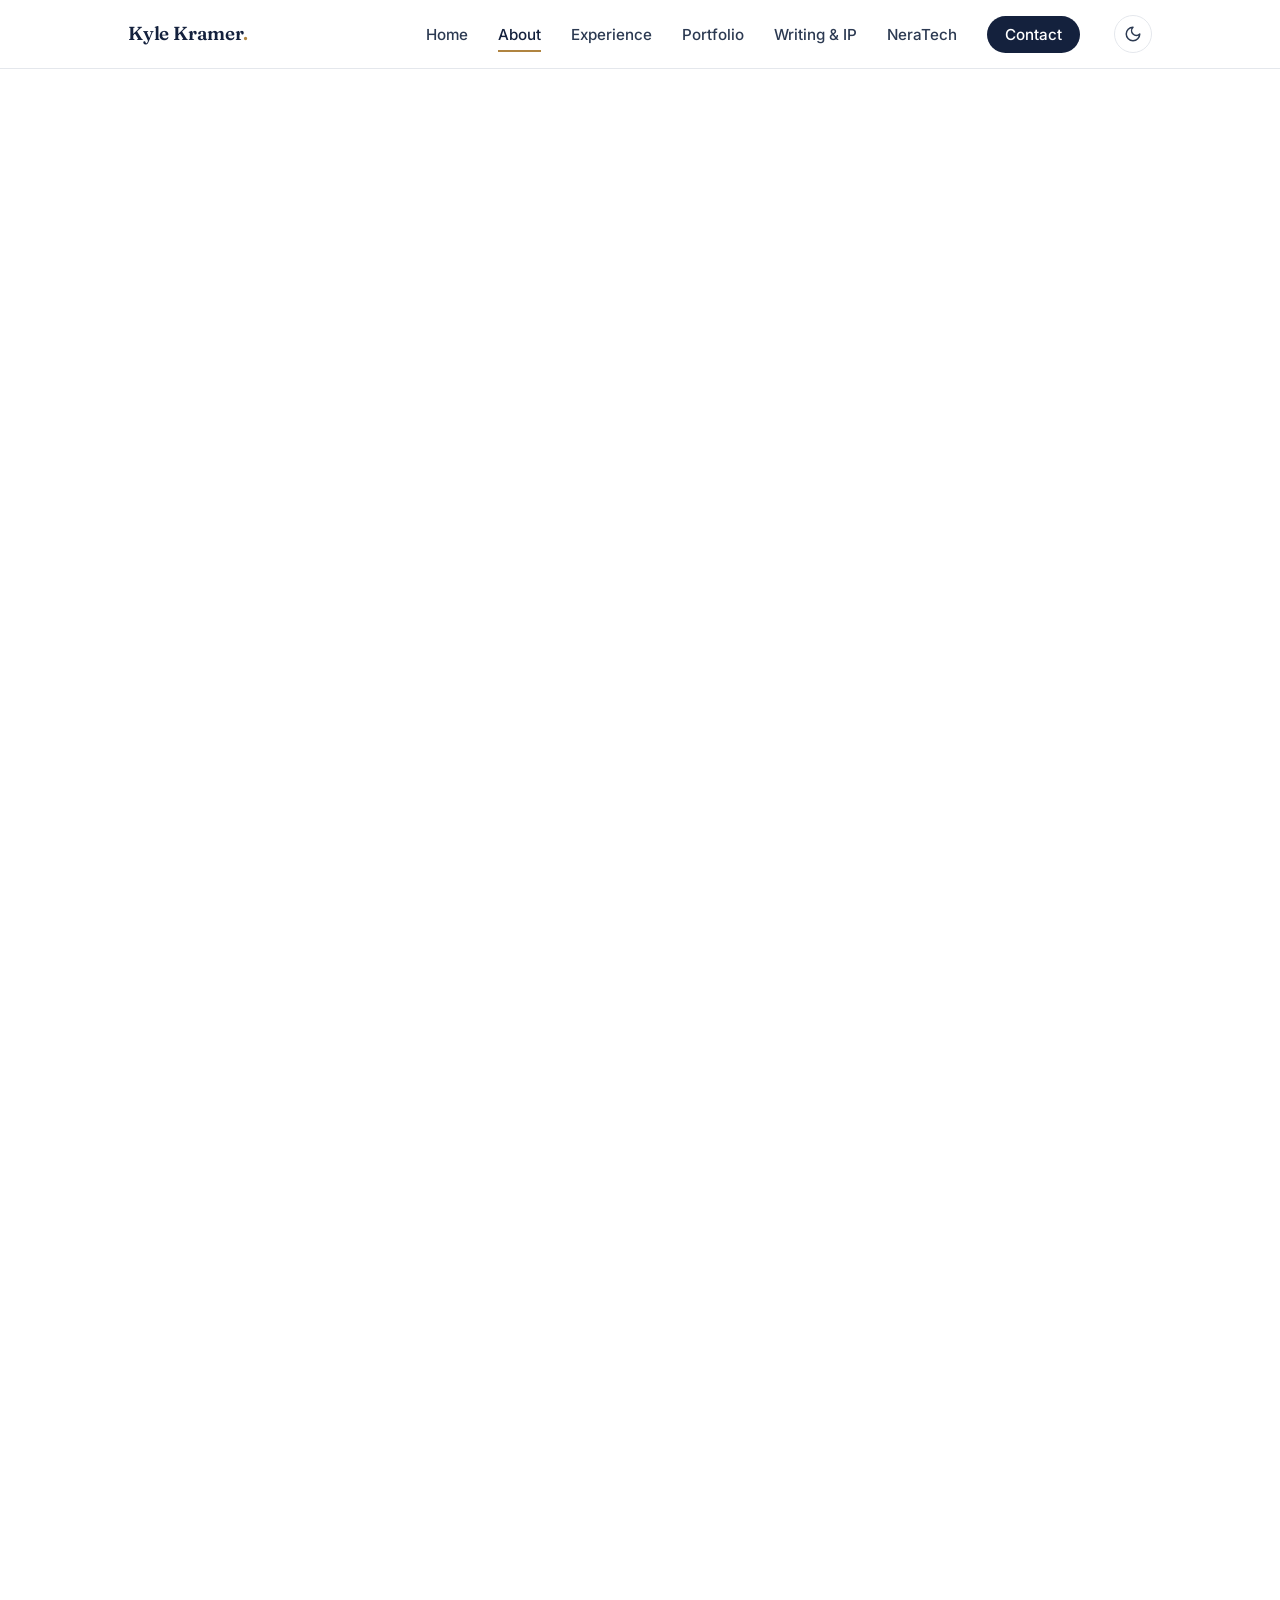
==== commit a0493a35: "Update site" ====
--- a/about.html
+++ b/about.html
@@ -6,6 +6,27 @@
   <meta name="viewport" content="width=device-width, initial-scale=1.0">
   <title>About — Kyle Kramer</title>
   <meta name="description" content="Kyle Kramer's background: a decade applying statistics, data modeling, and machine learning across nuclear energy, advanced materials, and healthcare. Duke MBA, PMP, Lean Six Sigma Black Belt.">
+  <meta property="og:type" content="profile">
+  <meta property="og:site_name" content="Kyle Kramer">
+  <meta property="og:title" content="About — Kyle Kramer">
+  <meta property="og:description" content="Kyle Kramer's background: a decade applying statistics, data modeling, and machine learning across nuclear energy, advanced materials, and healthcare. Duke MBA, PMP, Lean Six Sigma Black Belt.">
+  <meta property="og:url" content="https://www.kylekramer.ai/about">
+  <meta property="og:image" content="https://www.kylekramer.ai/images/kyle-kramer.jpg">
+  <meta name="twitter:card" content="summary_large_image">
+  <meta name="twitter:image" content="https://www.kylekramer.ai/images/kyle-kramer.jpg">
+  <link rel="canonical" href="https://www.kylekramer.ai/about">
+  <script type="application/ld+json">
+  {
+    "@context": "https://schema.org",
+    "@type": "WebPage",
+    "@id": "https://www.kylekramer.ai/about#webpage",
+    "url": "https://www.kylekramer.ai/about",
+    "name": "About — Kyle Kramer",
+    "description": "Kyle Kramer's background: a decade applying statistics, data modeling, and machine learning across nuclear energy, advanced materials, and healthcare.",
+    "isPartOf": { "@type": "WebSite", "@id": "https://www.kylekramer.ai/#website", "url": "https://www.kylekramer.ai/", "name": "Kyle Kramer" },
+    "about": { "@type": "Person", "@id": "https://www.kylekramer.ai/#person", "name": "Kyle Kramer", "url": "https://www.kylekramer.ai/" }
+  }
+  </script>
   <link rel="preconnect" href="https://fonts.googleapis.com">
   <link rel="preconnect" href="https://fonts.gstatic.com" crossorigin>
   <link href="https://fonts.googleapis.com/css2?family=Fraunces:opsz,wght@9..144,500;9..144,600;9..144,700&family=Inter:wght@400;500;600;700&display=swap" rel="stylesheet">
@@ -106,42 +127,4 @@
         <span class="pill">Digital Transformation</span>
         <span class="pill">Enterprise AI Adoption</span>
         <span class="pill">LLMs &amp; Generative AI</span>
-        <span class="pill">Agentic Systems</span>
-        <span class="pill">Intelligent Automation</span>
-        <span class="pill">Program &amp; Portfolio Management (PMP)</span>
-        <span class="pill">Executive &amp; C-Suite Advisory</span>
-        <span class="pill">Change Management</span>
-      </div>
-      <div class="hero-actions" style="margin-top:40px;">
-        <a class="btn btn-primary" href="experience.html">See the work</a>
-        <a class="btn btn-ghost" href="contact.html">Get in touch</a>
-      </div>
-    </div>
-  </section>
-
-  <footer class="footer">
-    <div class="wrap">
-      <div class="footer-inner">
-        <div>
-          <div class="brand-f">Kyle Kramer<span class="dot">.</span></div>
-          <div>AI &amp; Data Strategy Executive · East Tennessee</div>
-        </div>
-        <div class="footer-links">
-          <a href="about.html">About</a>
-          <a href="experience.html">Experience</a>
-          <a href="portfolio.html">Portfolio</a>
-          <a href="writing.html">Writing &amp; IP</a>
-          <a href="neratech.html">NeraTech</a>
-          <a href="contact.html">Contact</a>
-          <a href="https://linkedin.com/in/kfkramer">LinkedIn</a>
-        </div>
-      </div>
-      <div class="footer-bottom">
-        <span>© <span id="yr"></span> Kyle Kramer · kylekramer.ai</span>
-        <span>Duke MBA · PMP · CSSBB</span>
-      </div>
-    </div>
-  </footer>
-  <script src="effects.js"></script>
-</body>
-</html>
+        <span class="pill">Age
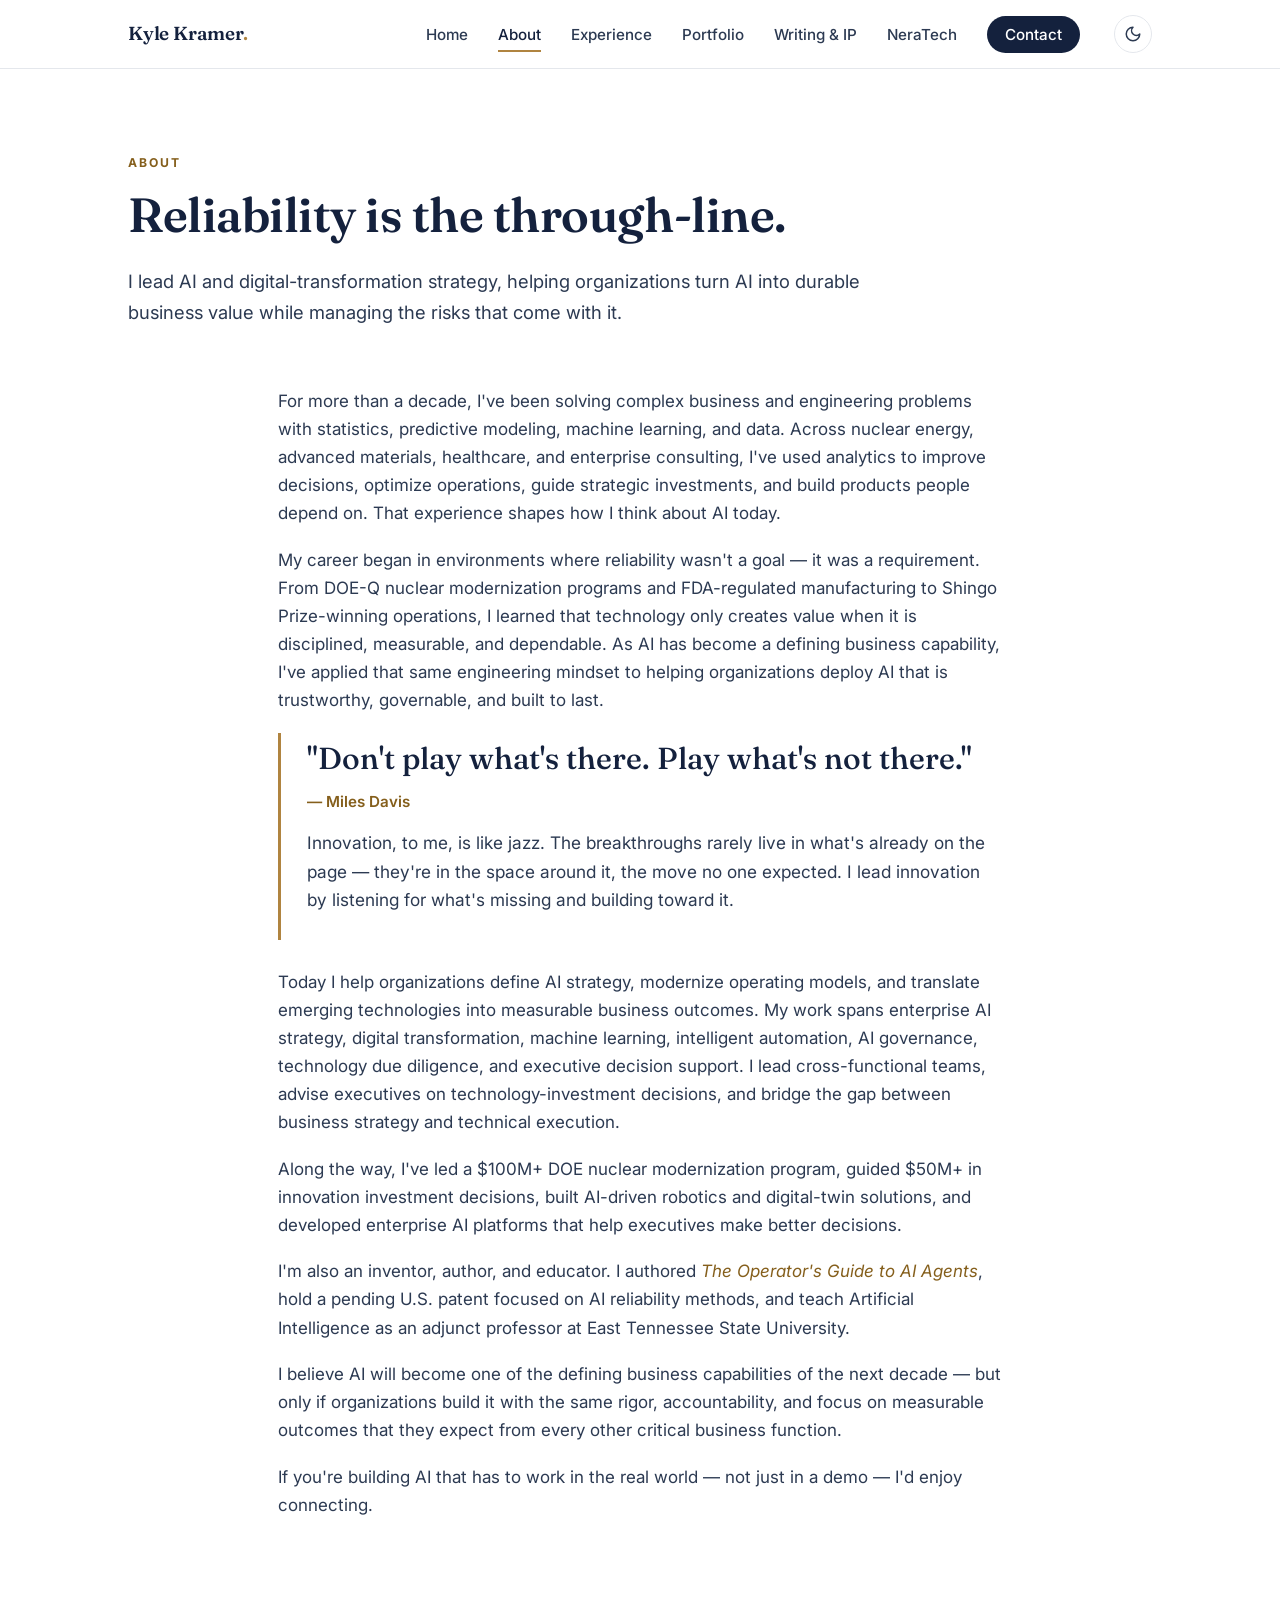
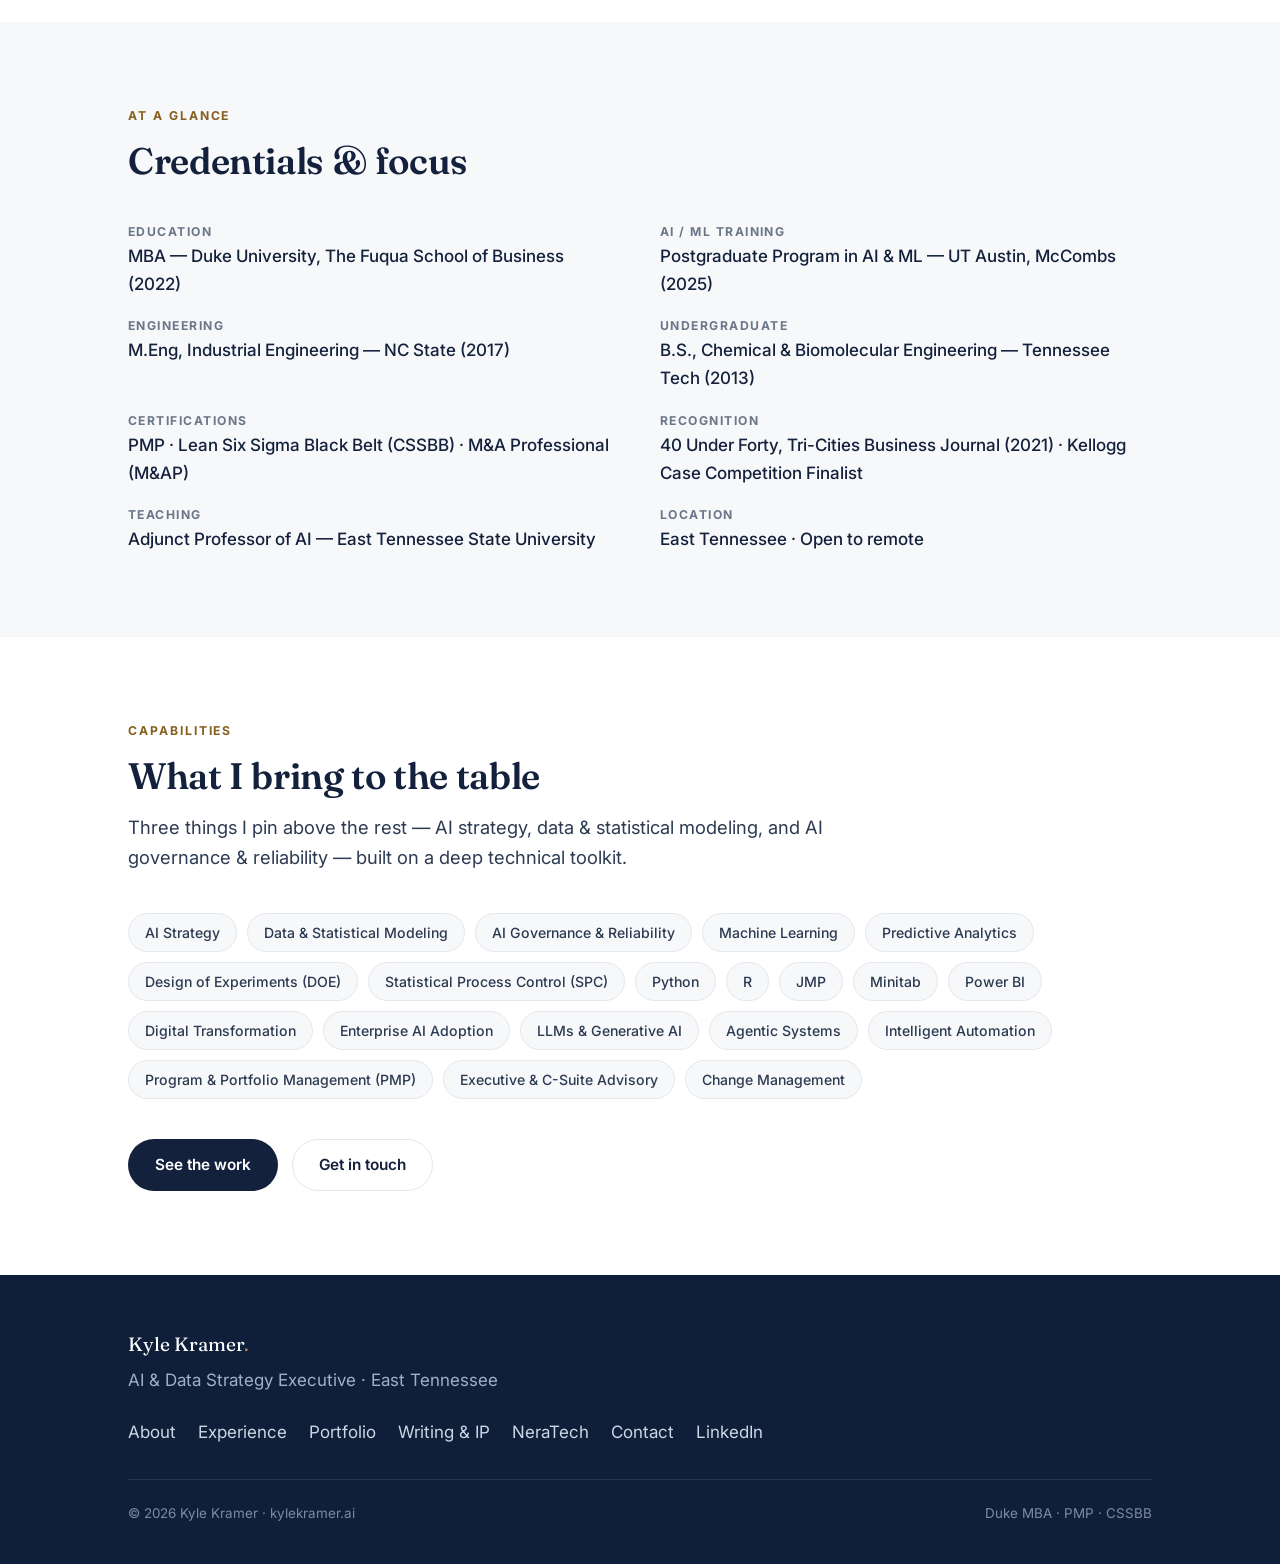
==== commit 1d0fba62: "Update site" ====
--- a/about.html
+++ b/about.html
@@ -127,4 +127,42 @@
         <span class="pill">Digital Transformation</span>
         <span class="pill">Enterprise AI Adoption</span>
         <span class="pill">LLMs &amp; Generative AI</span>
-        <span class="pill">Age+        <span class="pill">Agentic Systems</span>
+        <span class="pill">Intelligent Automation</span>
+        <span class="pill">Program &amp; Portfolio Management (PMP)</span>
+        <span class="pill">Executive &amp; C-Suite Advisory</span>
+        <span class="pill">Change Management</span>
+      </div>
+      <div class="hero-actions" style="margin-top:40px;">
+        <a class="btn btn-primary" href="experience.html">See the work</a>
+        <a class="btn btn-ghost" href="contact.html">Get in touch</a>
+      </div>
+    </div>
+  </section>
+
+  <footer class="footer">
+    <div class="wrap">
+      <div class="footer-inner">
+        <div>
+          <div class="brand-f">Kyle Kramer<span class="dot">.</span></div>
+          <div>AI &amp; Data Strategy Executive · East Tennessee</div>
+        </div>
+        <div class="footer-links">
+          <a href="about.html">About</a>
+          <a href="experience.html">Experience</a>
+          <a href="portfolio.html">Portfolio</a>
+          <a href="writing.html">Writing &amp; IP</a>
+          <a href="neratech.html">NeraTech</a>
+          <a href="contact.html">Contact</a>
+          <a href="https://linkedin.com/in/kfkramer">LinkedIn</a>
+        </div>
+      </div>
+      <div class="footer-bottom">
+        <span>© <span id="yr"></span> Kyle Kramer · kylekramer.ai</span>
+        <span>Duke MBA · PMP · CSSBB</span>
+      </div>
+    </div>
+  </footer>
+  <script src="effects.js"></script>
+</body>
+</html>
